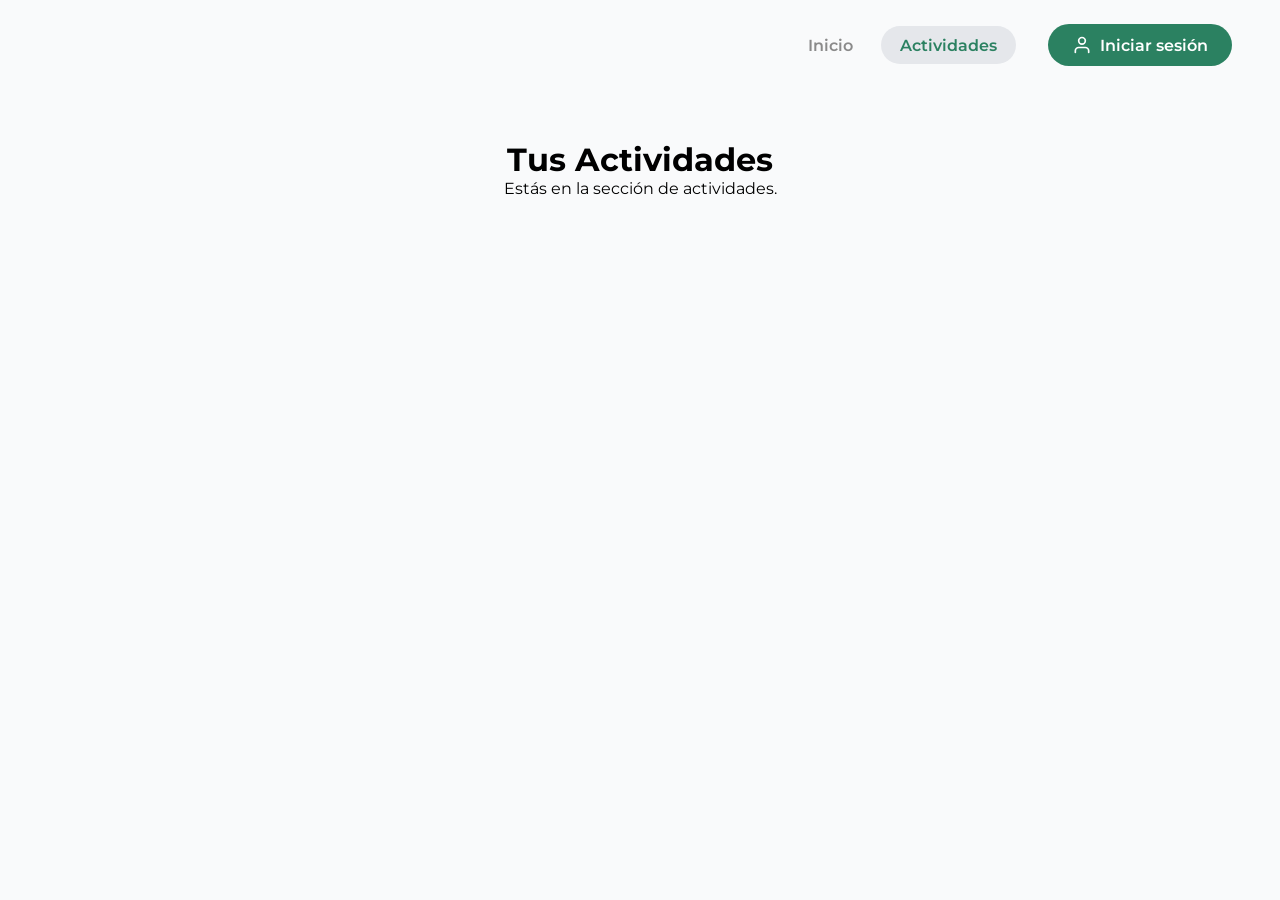
==== pages/actividades.html @ b49f22c2 "Avance: Integración de Header, Perfil, Inicio y Mapa interactivo" ====
<!DOCTYPE html>
<html lang="es">
<head>
    <meta charset="UTF-8">
    <meta name="viewport" content="width=device-width, initial-scale=1.0">
    <title>Horizon - Actividades</title>
    
    <link rel="stylesheet" href="../css/global.css">
    <link rel="stylesheet" href="../css/components/header.css">
    <link rel="stylesheet" href="../css/components/authModal.css">
</head>
<body>
    <div id="componente-header"></div>
    <div id="componente-auth-modal"></div>

    <main style="padding: 50px; text-align: center;">
        <h1>Tus Actividades</h1>
        <p>Estás en la sección de actividades.</p>
    </main>

    <script src="../js/components/loadHeader.js"></script>
    <script src="../js/components/loadAuthModal.js"></script>
</body>
</html>
---- css/global.css ----
/* Importamos la fuente Montserrat con sus diferentes grosores */
@import url('https://fonts.googleapis.com/css2?family=Montserrat:wght@400;500;600;700&display=swap');

* {
    margin: 0;
    padding: 0;
    box-sizing: border-box;
}

body {
    font-family: 'Montserrat', sans-serif;
    background-color: #f9fafb; /* Un gris muy clarito de fondo */
}
---- css/components/header.css ----
/* Contenedor principal alineado a la derecha como en tu diseño */
.main-header {
    padding: 1.5rem 3rem;
    display: flex;
    justify-content: flex-end; 
}

.header-container {
    display: flex;
    align-items: center;
    gap: 2rem; /* Espacio entre los textos y el botón verde */
}

.header-nav {
    display: flex;
    align-items: center;
    gap: 0.5rem;
}

/* Enlaces base */
.nav-link {
    text-decoration: none;
    font-size: 1rem;
    font-weight: 600;
    padding: 0.6rem 1.2rem;
    border-radius: 30px; /* Bordes redondeados tipo píldora */
    transition: all 0.2s ease;
}

/* Estado Inactivo (Texto gris) */
.nav-link {
    color: #8a8a8a;
}

.nav-link:hover {
    color: #2b8161;
}

/* Estado Activo (Fondo gris clarito, texto verde) */
.nav-link.active {
    background-color: #e5e7eb;
    color: #2b8161;
}

/* Botón Verde de Iniciar Sesión */
.btn-iniciar-sesion {
    background-color: #2b8161;
    color: #ffffff;
    border: none;
    border-radius: 30px;
    padding: 0.7rem 1.5rem;
    font-size: 1rem;
    font-weight: 600;
    font-family: 'Montserrat', sans-serif;
    cursor: pointer;
    display: flex;
    align-items: center;
    gap: 0.5rem;
    transition: background-color 0.2s ease;
}

.btn-iniciar-sesion:hover {
    background-color: #1e6349; /* Verde un poco más oscuro al pasar el mouse */
}
---- css/components/authModal.css ----
/* Fondo oscuro */
.auth-background {
    position: fixed;
    top: 0;
    left: 0;
    width: 100vw;
    height: 100vh;
    background-color: rgba(17, 24, 39, 0.7);
    display: flex;
    justify-content: center;
    align-items: center;
    z-index: 9999;
    opacity: 0;
    pointer-events: none;
    transition: opacity 0.3s ease;
}

.auth-background.active {
    opacity: 1;
    pointer-events: auto;
}

/* Tarjeta Principal sin padding para que el header toque los bordes */
.auth-card {
    background-color: #ffffff;
    width: 100%;
    max-width: 420px;
    border-radius: 16px;
    box-shadow: 0 10px 25px rgba(0,0,0,0.2);
    transform: translateY(20px);
    transition: transform 0.3s ease;
    overflow: hidden; /* Corta las esquinas del fondo verde */
    font-family: 'Montserrat', sans-serif;
}

.auth-background.active .auth-card {
    transform: translateY(0);
}

/* === ENCABEZADO VERDE === */
.auth-header {
    background-color: #0f5b46;
    padding: 2rem 2rem 1.5rem 2rem;
    color: #ffffff;
}

.header-top {
    display: flex;
    justify-content: space-between;
    align-items: center;
    margin-bottom: 1.5rem;
}

.logo {
    display: flex;
    align-items: center;
    gap: 0.5rem;
    font-weight: 700;
    font-size: 1.2rem;
}

.close-btn {
    background: none;
    border: none;
    color: #ffffff;
    font-size: 1.5rem;
    cursor: pointer;
    opacity: 0.8;
}

.close-btn:hover {
    opacity: 1;
}

.header-text h2 {
    font-size: 1.4rem;
    margin-bottom: 0.5rem;
    font-weight: 700;
}

.header-text p {
    font-size: 0.85rem;
    opacity: 0.9;
}

/* === CUERPO Y PESTAÑAS === */
.auth-body {
    padding: 0 2rem 2rem 2rem;
}

.auth-tabs-container {
    display: flex;
    background-color: #ffffff;
    border: 1px solid #e5e7eb;
    border-radius: 99px;
    margin-top: -1.2rem; /* Sube las pestañas para que monten el verde ligeramente si quieres, o déjalo en 1.5rem */
    margin-bottom: 2rem;
    padding: 4px;
    position: relative;
    z-index: 10;
}

.pill-btn {
    flex: 1;
    background: transparent;
    border: none;
    padding: 10px 0;
    border-radius: 99px;
    font-size: 0.85rem;
    font-weight: 600;
    color: #0f5b46;
    cursor: pointer;
    transition: all 0.2s ease;
}

.pill-btn.active {
    background-color: #0f5b46;
    color: #ffffff;
}

/* === FORMULARIOS === */
.input-group {
    margin-bottom: 1rem;
    position: relative;
}

.form-input {
    width: 100%;
    padding: 0.85rem 1rem;
    border: 1px solid #e5e7eb;
    border-radius: 8px;
    font-size: 0.9rem;
    outline: none;
    font-family: inherit;
    color: #374151;
}

.form-input::placeholder {
    color: #9ca3af;
}

.form-input:focus {
    border-color: #0f5b46;
}

.password-group .password-icon {
    position: absolute;
    right: 1rem;
    top: 50%;
    transform: translateY(-50%);
    cursor: pointer;
    opacity: 0.5;
    font-size: 1.2rem;
}

.forgot-password {
    text-align: right;
    margin-bottom: 1.5rem;
}

.forgot-password a {
    color: #0f5b46;
    font-size: 0.8rem;
    font-weight: 600;
    text-decoration: none;
}

.btn-submit {
    width: 100%;
    background-color: #0f5b46;
    color: #ffffff;
    border: none;
    padding: 0.9rem;
    border-radius: 99px; /* Botón bien redondeado */
    font-size: 0.95rem;
    font-weight: 600;
    cursor: pointer;
    font-family: inherit;
    transition: background-color 0.2s;
}

.btn-submit:hover {
    background-color: #0a4333;
}

/* === SEPARADOR Y GOOGLE === */
.divider {
    text-align: center;
    margin: 1.5rem 0;
    position: relative;
}

.divider::before {
    content: "";
    position: absolute;
    top: 50%;
    left: 0;
    right: 0;
    height: 1px;
    background-color: #e5e7eb;
    z-index: 1;
}

.divider span {
    background-color: #ffffff;
    padding: 0 10px;
    color: #9ca3af;
    font-size: 0.7rem;
    font-weight: 600;
    position: relative;
    z-index: 2;
}

.btn-google {
    width: 100%;
    background-color: #ffffff;
    border: 1px solid #e5e7eb;
    color: #374151;
    padding: 0.85rem;
    border-radius: 99px;
    font-size: 0.9rem;
    font-weight: 600;
    cursor: pointer;
    display: flex;
    align-items: center;
    justify-content: center;
    gap: 0.5rem;
    font-family: inherit;
    transition: background-color 0.2s;
}

.btn-google:hover {
    background-color: #f9fafb;
}

.hidden {
    display: none !important;
}
/* === ESTADOS DE ERROR === */
.form-input.error {
    border-color: #ef4444; /* Rojo */
    background-color: #fef2f2; /* Fondo rojizo muy sutil */
}

.error-message {
    color: #ef4444;
    font-size: 0.75rem;
    font-weight: 500;
    margin-top: 0.3rem;
    display: block;
    animation: fadeIn 0.3s ease;
}

@keyframes fadeIn {
    from { opacity: 0; transform: translateY(-3px); }
    to { opacity: 1; transform: translateY(0); }
}
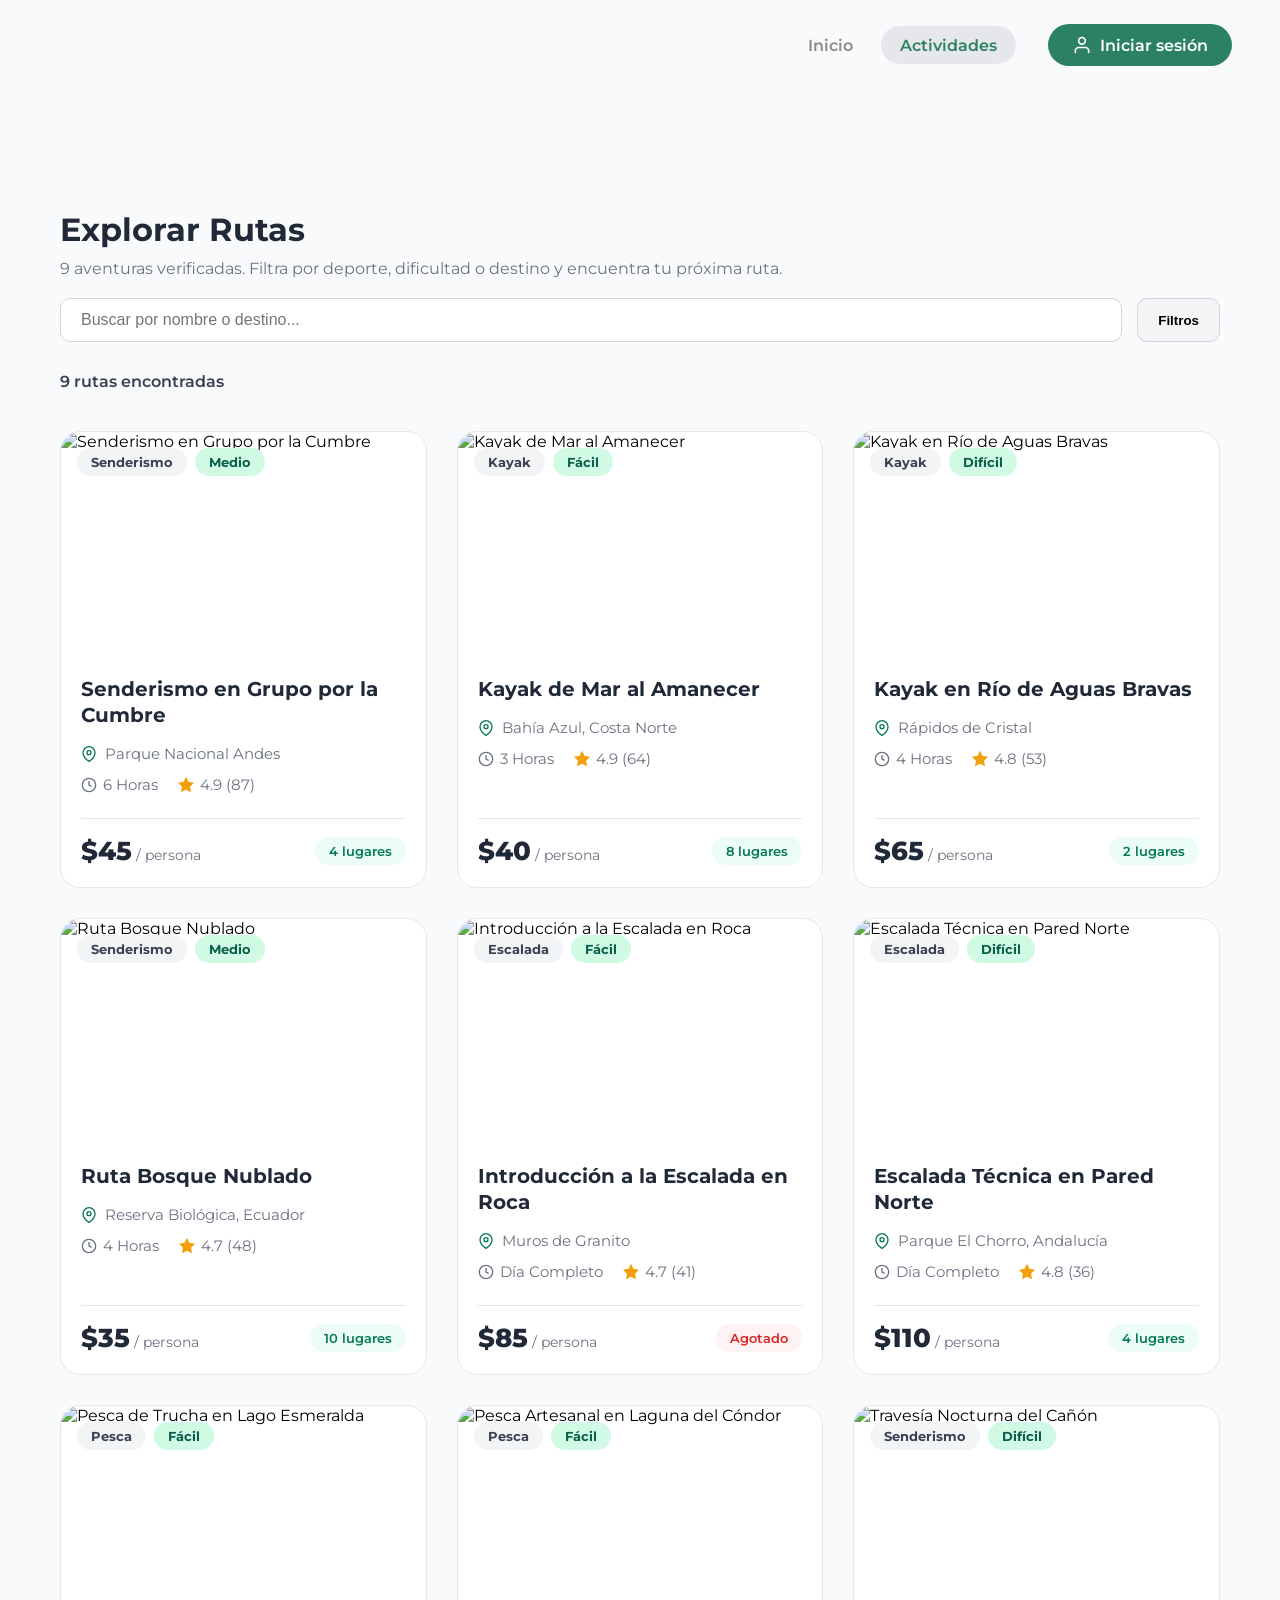
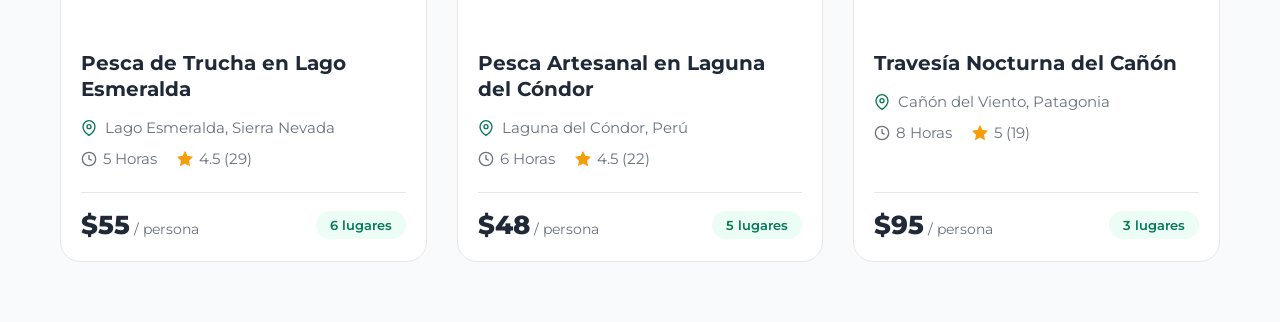
==== commit 16042666: "Lista la página de perfil y actividades" ====
--- a/pages/actividades.html
+++ b/pages/actividades.html
@@ -7,18 +7,88 @@
     
     <link rel="stylesheet" href="../css/global.css">
     <link rel="stylesheet" href="../css/components/header.css">
+    <link rel="stylesheet" href="../css/components/rutaCard.css">
+    
+    <!-- 1. AÑADIDO: CSS del Modal de Autenticación -->
     <link rel="stylesheet" href="../css/components/authModal.css">
+    
+    <!-- Estilos específicos para esta página -->
+    <style>
+        .actividades-container {
+            max-width: 1200px;
+            margin: 120px auto 60px; /* Margen superior para no chocar con el nav */
+            padding: 0 20px;
+        }
+        .actividades-header {
+            margin-bottom: 40px;
+        }
+        .actividades-header h1 {
+            font-size: 32px;
+            color: #1F2937;
+            margin-bottom: 10px;
+        }
+        .actividades-header p {
+            color: #6B7280;
+            margin-bottom: 20px;
+        }
+        .buscador-wrap {
+            display: flex;
+            gap: 15px;
+            margin-bottom: 30px;
+        }
+        .buscador-wrap input {
+            flex-grow: 1;
+            padding: 12px 20px;
+            border: 1px solid #D1D5DB;
+            border-radius: 10px;
+            font-size: 16px;
+        }
+        .btn-filtros {
+            padding: 0 20px;
+            background: #F3F4F6;
+            border: 1px solid #D1D5DB;
+            border-radius: 10px;
+            cursor: pointer;
+            font-weight: 600;
+        }
+        .grid-actividades {
+            display: grid;
+            grid-template-columns: repeat(auto-fit, minmax(320px, 1fr));
+            gap: 30px;
+        }
+    </style>
 </head>
 <body>
+    <!-- Se inyectará el Header aquí -->
     <div id="componente-header"></div>
+    
+    <main class="actividades-container">
+        <div class="actividades-header">
+            <h1>Explorar Rutas</h1>
+            <p>9 aventuras verificadas. Filtra por deporte, dificultad o destino y encuentra tu próxima ruta.</p>
+            
+            <div class="buscador-wrap">
+                <input type="text" placeholder="Buscar por nombre o destino...">
+                <button class="btn-filtros">Filtros</button>
+            </div>
+            
+            <p style="font-weight: 600; color: #374151;">9 rutas encontradas</p>
+        </div>
+
+        <!-- Aquí inyectamos el componente reciclado -->
+        <div id="grid-todas-rutas" class="grid-actividades"></div>
+    </main>
+
+    <!-- 2. AÑADIDO: Contenedor vacío para el Modal -->
     <div id="componente-auth-modal"></div>
 
-    <main style="padding: 50px; text-align: center;">
-        <h1>Tus Actividades</h1>
-        <p>Estás en la sección de actividades.</p>
-    </main>
-
-    <script src="../js/components/loadHeader.js"></script>
-    <script src="../js/components/loadAuthModal.js"></script>
+    <!-- Script de Header -->
+    <script type="module" src="../js/components/loadHeader.js"></script>
+    
+    <!-- 3. AÑADIDO: Script que inyecta la lógica del Modal -->
+    <script type="module" src="../js/components/loadAuthModal.js"></script>
+    
+    <!-- Script de esta página específica -->
+    <script type="module" src="../js/actividades.js"></script>
 </body>
 </html>
--- a/css/components/rutaCard.css
+++ b/css/components/rutaCard.css
@@ -0,0 +1,153 @@
+/* =========================================
+   GRILLA DE RUTAS Y TARJETAS (DISEÑO EXACTO)
+   ========================================= */
+
+/* Grilla contenedora */
+.rutas-grid {
+    display: grid;
+    grid-template-columns: repeat(auto-fill, minmax(300px, 1fr));
+    gap: 24px;
+    margin-top: 30px;
+    padding: 0;
+}
+
+/* Tarjeta Principal */
+.ruta-card {
+    background: #ffffff;
+    border-radius: 20px; /* Borde bien redondeado como en la foto */
+    border: 1px solid #E5E7EB; /* Borde sutil gris */
+    overflow: hidden;
+    display: flex;
+    flex-direction: column;
+    text-decoration: none;
+    color: inherit;
+    transition: box-shadow 0.2s ease, transform 0.2s ease;
+}
+
+.ruta-card:hover {
+    transform: translateY(-4px);
+    box-shadow: 0 12px 24px rgba(0,0,0,0.08);
+}
+
+/* Contenedor de la Imagen */
+.ruta-img-wrapper {
+    position: relative;
+    height: 220px;
+    width: 100%;
+}
+
+.ruta-img-wrapper img {
+    width: 100%;
+    height: 100%;
+    object-fit: cover;
+    display: block;
+}
+
+/* Badges sobre la imagen */
+.ruta-badges {
+    position: absolute;
+    top: 16px;
+    left: 16px;
+    display: flex;
+    gap: 8px;
+}
+
+.badge {
+    padding: 6px 14px;
+    border-radius: 20px;
+    font-size: 13px;
+    font-weight: 700;
+}
+
+.badge-cat {
+    background: #F3F4F6;
+    color: #374151;
+}
+
+.badge-dif {
+    background: #D1FAE5;
+    color: #065F46;
+}
+
+/* Sección de Información de texto */
+.ruta-info {
+    padding: 24px 20px 20px 20px;
+    display: flex;
+    flex-direction: column;
+    flex-grow: 1;
+}
+
+.ruta-titulo {
+    font-size: 20px;
+    font-weight: 700;
+    color: #1F2937;
+    margin: 0 0 16px 0;
+    line-height: 1.3;
+}
+
+/* Metadatos (Ubicación, Tiempo, Rating) */
+.ruta-meta {
+    display: flex;
+    flex-direction: column;
+    gap: 12px;
+    margin-bottom: 24px;
+}
+
+.meta-line {
+    display: flex;
+    align-items: center;
+    gap: 8px;
+    color: #6B7280;
+    font-size: 15px;
+}
+
+.inline-meta {
+    gap: 20px; /* Separación entre el reloj y la estrella */
+}
+
+.meta-item {
+    display: flex;
+    align-items: center;
+    gap: 6px;
+}
+
+/* Footer (Línea, Precio y Lugares) */
+.ruta-footer {
+    margin-top: auto;
+    padding-top: 16px;
+    border-top: 1px solid #E5E7EB; /* La línea separadora sutil */
+    display: flex;
+    justify-content: space-between;
+    align-items: center;
+}
+
+.precio-caja {
+    display: flex;
+    align-items: baseline;
+    gap: 4px;
+}
+
+.precio-monto {
+    font-size: 26px; /* Precio grande y destacado */
+    font-weight: 800;
+    color: #1F2937;
+}
+
+.precio-label {
+    font-size: 14px;
+    color: #6B7280;
+}
+
+.lugares-pill {
+    background: #ECFDF5;
+    color: #047857;
+    padding: 6px 14px;
+    border-radius: 20px;
+    font-size: 13px;
+    font-weight: 600;
+}
+
+.lugares-pill.agotado {
+    background: #FEF2F2;
+    color: #DC2626;
+}
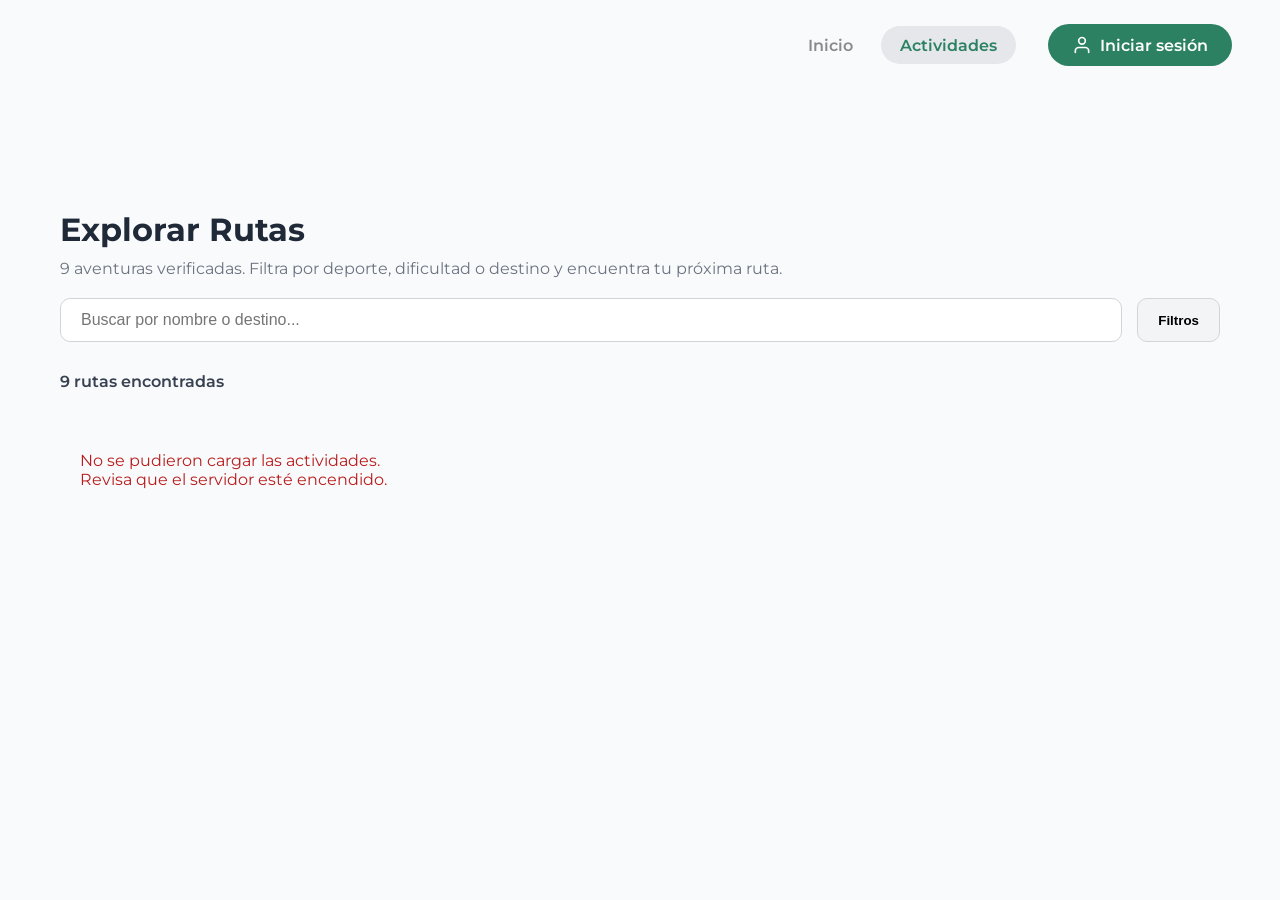
==== commit 462acd83: "fix: rejilla del catalogo, responsive y limpieza - actividades.html usaba .grid-actividades, clase q" ====
--- a/pages/actividades.html
+++ b/pages/actividades.html
@@ -11,6 +11,7 @@
     
     <!-- 1. AÑADIDO: CSS del Modal de Autenticación -->
     <link rel="stylesheet" href="../css/components/authModal.css">
+    <link rel="stylesheet" href="../css/responsive.css">
     
     <!-- Estilos específicos para esta página -->
     <style>
@@ -76,7 +77,7 @@
         </div>
 
         <!-- Aquí inyectamos el componente reciclado -->
-        <div id="grid-todas-rutas" class="grid-actividades"></div>
+        <div id="grid-todas-rutas" class="rutas-grid"></div>
     </main>
 
     <!-- 2. AÑADIDO: Contenedor vacío para el Modal -->
--- a/css/responsive.css
+++ b/css/responsive.css
@@ -0,0 +1,352 @@
+/* ============================================================
+   Horizon — Adaptación a pantallas pequeñas
+   ------------------------------------------------------------
+   Se carga AL FINAL de cada página, después del resto de hojas,
+   para que estas reglas ganen sin necesidad de !important.
+
+   Puntos de corte:
+     1024px  tablet horizontal / laptop chica
+      768px  tablet vertical
+      480px  teléfono
+   ============================================================ */
+
+
+/* ============================================================
+   1024px — se acomodan las rejillas anchas
+   ============================================================ */
+@media (max-width: 1024px) {
+
+    /* Panel del guía: la barra lateral pasa debajo del contenido */
+    .content-split {
+        grid-template-columns: 1fr;
+    }
+
+    .stats-row {
+        grid-template-columns: repeat(2, 1fr);
+    }
+
+    .earnings-grid {
+        grid-template-columns: repeat(2, 1fr);
+    }
+
+    /* Las tarjetas de actividad caben desde 300px */
+    .rutas-grid {
+        grid-template-columns: repeat(auto-fill, minmax(300px, 1fr));
+        gap: 20px;
+    }
+
+    .dashboard-container,
+    .perfil-container {
+        padding-left: 20px;
+        padding-right: 20px;
+    }
+}
+
+
+/* ============================================================
+   768px — tablet vertical: las filas horizontales se apilan
+   ============================================================ */
+@media (max-width: 768px) {
+
+    /* ---------- Encabezado ---------- */
+    .main-header {
+        padding: 1rem 1.25rem;
+        justify-content: center;
+    }
+
+    .header-container {
+        flex-wrap: wrap;
+        justify-content: center;
+        gap: 1rem;
+        width: 100%;
+    }
+
+    .header-nav {
+        flex-wrap: wrap;
+        justify-content: center;
+    }
+
+    .nav-link {
+        font-size: 0.9rem;
+        padding: 0.5rem 0.9rem;
+    }
+
+    .btn-iniciar-sesion {
+        font-size: 0.9rem;
+        padding: 0.6rem 1.2rem;
+    }
+
+    /* ---------- Tarjetas de actividad ---------- */
+    .rutas-grid {
+        grid-template-columns: 1fr;
+    }
+
+    .ruta-img-wrapper {
+        height: 200px;
+    }
+
+    /* ---------- Perfil ---------- */
+    .perfil-container {
+        margin-top: 30px;
+    }
+
+    .perfil-cover {
+        height: 150px;
+        margin-bottom: -40px;
+    }
+
+    .perfil-header-card {
+        padding: 20px;
+    }
+
+    /* Avatar arriba, datos debajo, botón al ancho completo */
+    .perfil-main-info {
+        flex-direction: column;
+        align-items: flex-start;
+        gap: 15px;
+    }
+
+    .avatar-wrapper img {
+        width: 90px;
+        height: 90px;
+    }
+
+    .user-titles {
+        padding-bottom: 0;
+    }
+
+    .user-titles h1 {
+        font-size: 22px;
+    }
+
+    .btn-editar {
+        width: 100%;
+        justify-content: center;
+        margin-bottom: 0;
+    }
+
+    /* Las tres estadísticas se reparten en dos filas */
+    .perfil-stats {
+        flex-wrap: wrap;
+        gap: 20px;
+        justify-content: space-between;
+    }
+
+    .stat-box {
+        flex: 1 1 30%;
+    }
+
+    .stat-box h3 { font-size: 20px; }
+    .stat-box p  { font-size: 12px; }
+
+    /* Pestañas: se deslizan en horizontal en vez de encimarse */
+    .tabs-nav,
+    .tabs-navigation {
+        gap: 18px;
+        overflow-x: auto;
+        flex-wrap: nowrap;
+        -webkit-overflow-scrolling: touch;
+        scrollbar-width: none;
+    }
+
+    .tabs-nav::-webkit-scrollbar,
+    .tabs-navigation::-webkit-scrollbar {
+        display: none;
+    }
+
+    .tabs-nav .tab-btn,
+    .tabs-navigation .tab-control {
+        white-space: nowrap;
+        flex-shrink: 0;
+    }
+
+    /* Reservas e historial: título arriba, acciones abajo */
+    .list-item-card {
+        flex-direction: column;
+        align-items: flex-start;
+        gap: 14px;
+        padding: 16px;
+    }
+
+    .item-actions {
+        text-align: left;
+        display: flex;
+        align-items: center;
+        flex-wrap: wrap;
+        gap: 10px;
+        width: 100%;
+    }
+
+    /* ---------- Panel del guía ---------- */
+    .cover-photo {
+        height: 160px;
+    }
+
+    .identity-card {
+        padding: 20px;
+    }
+
+    .identity-layout {
+        flex-direction: column;
+        align-items: flex-start;
+        gap: 16px;
+    }
+
+    .avatar-holder img {
+        width: 100px;
+        height: 100px;
+        margin-top: -60px;
+    }
+
+    /* Los tres botones al ancho completo, uno debajo de otro */
+    .identity-actions {
+        display: flex;
+        flex-direction: column;
+        width: 100%;
+        gap: 10px;
+    }
+
+    .identity-actions button {
+        width: 100%;
+    }
+
+    .group-card-top {
+        flex-direction: column;
+        align-items: flex-start;
+        gap: 10px;
+    }
+
+    .group-actions {
+        flex-wrap: wrap;
+        gap: 10px;
+    }
+
+    .breakdown-row {
+        flex-direction: column;
+        align-items: flex-start;
+        gap: 4px;
+    }
+
+    .reviews-summary-box {
+        flex-direction: column;
+        gap: 20px;
+    }
+
+    /* El calendario semanal no cabe en siete columnas */
+    .calendar-grid {
+        grid-template-columns: repeat(2, 1fr);
+    }
+
+    /* ---------- Modales inyectados desde JS ---------- */
+    .resena-modal,
+    .pg-modal,
+    .pu-modal {
+        padding: 22px 18px;
+    }
+
+    .resena-estrella {
+        font-size: 30px;
+    }
+}
+
+
+/* ============================================================
+   480px — teléfono
+   ============================================================ */
+@media (max-width: 480px) {
+
+    .stats-row,
+    .earnings-grid {
+        grid-template-columns: 1fr;
+    }
+
+    .calendar-grid {
+        grid-template-columns: 1fr;
+    }
+
+    /* Con tres columnas los números quedan ilegibles */
+    .perfil-stats {
+        flex-direction: column;
+        gap: 16px;
+    }
+
+    .stat-box {
+        flex: 1 1 100%;
+    }
+
+    .perfil-header-card,
+    .identity-card {
+        padding: 16px;
+    }
+
+    .user-titles h1,
+    .identity-details h1 {
+        font-size: 20px;
+    }
+
+    .item-main-info h4 {
+        font-size: 16px;
+    }
+
+    /* El modal ocupa casi toda la pantalla: en 480px no sobra margen */
+    .resena-overlay,
+    .pg-overlay,
+    .pu-overlay {
+        padding: 12px;
+    }
+
+    .resena-modal,
+    .pg-modal,
+    .pu-modal {
+        padding: 20px 16px;
+    }
+
+    /* Botones de modal apilados: dos en fila quedan muy angostos */
+    .resena-acciones,
+    .pg-acciones,
+    .pu-acciones {
+        flex-direction: column-reverse;
+    }
+
+    .rol-selector {
+        flex-direction: column;
+    }
+
+    .main-header {
+        padding: 0.9rem 1rem;
+    }
+
+    .nav-link {
+        font-size: 0.85rem;
+        padding: 0.45rem 0.75rem;
+    }
+}
+
+
+/* ============================================================
+   Ajustes que no dependen del ancho
+   ============================================================ */
+
+/* Evita el desbordamiento lateral que provocan las imágenes y
+   los contenedores de ancho fijo en pantallas angostas. */
+html, body {
+    overflow-x: hidden;
+    max-width: 100%;
+}
+
+img {
+    max-width: 100%;
+}
+
+/* En pantallas táctiles el hover no existe: sin esto, la tarjeta
+   se queda "levantada" tras tocarla. */
+@media (hover: none) {
+    .ruta-card:hover {
+        transform: none;
+        box-shadow: none;
+    }
+
+    .btn-favorito:hover {
+        transform: none;
+    }
+}
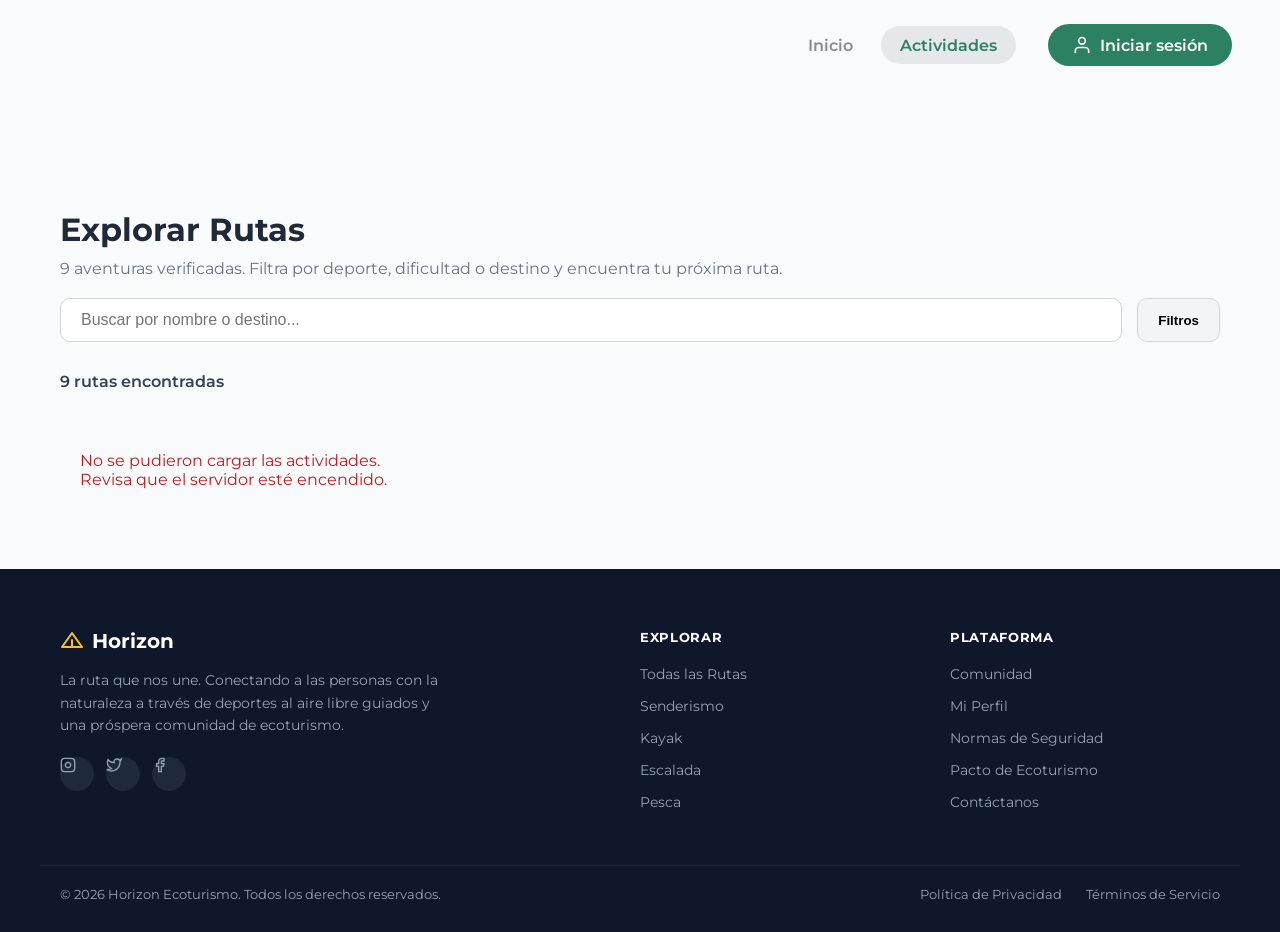
==== commit 468ed7bf: "feat: agrega footer, reseñas en detalle de ruta y gráficas del dashboard del guía - Construye el foo" ====
--- a/pages/actividades.html
+++ b/pages/actividades.html
@@ -11,6 +11,7 @@
     
     <!-- 1. AÑADIDO: CSS del Modal de Autenticación -->
     <link rel="stylesheet" href="../css/components/authModal.css">
+    <link rel="stylesheet" href="../css/components/footer.css">
     <link rel="stylesheet" href="../css/responsive.css">
     
     <!-- Estilos específicos para esta página -->
@@ -80,12 +81,15 @@
         <div id="grid-todas-rutas" class="rutas-grid"></div>
     </main>
 
+    <div id="componente-footer"></div>
+
     <!-- 2. AÑADIDO: Contenedor vacío para el Modal -->
     <div id="componente-auth-modal"></div>
 
     <!-- Script de Header -->
     <script type="module" src="../js/components/loadHeader.js"></script>
-    
+    <script type="module" src="../js/components/loadFooter.js"></script>
+
     <!-- 3. AÑADIDO: Script que inyecta la lógica del Modal -->
     <script type="module" src="../js/components/loadAuthModal.js"></script>
     
--- a/css/components/footer.css
+++ b/css/components/footer.css
@@ -0,0 +1,114 @@
+.main-footer {
+    background-color: #0F172A;
+    color: #CBD5E1;
+    margin-top: 60px;
+}
+
+.footer-container {
+    max-width: 1200px;
+    margin: 0 auto;
+    padding: 60px 20px 40px;
+    display: grid;
+    grid-template-columns: 2fr 1fr 1fr;
+    gap: 40px;
+}
+
+.footer-brand .footer-logo {
+    display: flex;
+    align-items: center;
+    gap: 8px;
+    font-size: 20px;
+    font-weight: 700;
+    color: #FFFFFF;
+    margin-bottom: 16px;
+}
+
+.footer-tagline {
+    color: #94A3B8;
+    line-height: 1.6;
+    font-size: 14px;
+    max-width: 380px;
+    margin-bottom: 20px;
+}
+
+.footer-social {
+    display: flex;
+    gap: 12px;
+}
+
+.footer-social-icon {
+    width: 34px;
+    height: 34px;
+    border-radius: 50%;
+    background-color: #1E293B;
+    color: #CBD5E1;
+    display: flex;
+    align-items: center;
+    justify-content: center;
+    text-decoration: none;
+    transition: background-color 0.2s ease;
+}
+
+.footer-social-icon:hover {
+    background-color: #10B981;
+    color: #FFFFFF;
+}
+
+.footer-col h4 {
+    color: #FFFFFF;
+    font-size: 13px;
+    letter-spacing: 0.05em;
+    margin-bottom: 20px;
+}
+
+.footer-col a {
+    display: block;
+    color: #94A3B8;
+    text-decoration: none;
+    font-size: 14px;
+    margin-bottom: 14px;
+    transition: color 0.2s ease;
+}
+
+.footer-col a:hover {
+    color: #FFFFFF;
+}
+
+.footer-bottom {
+    max-width: 1200px;
+    margin: 0 auto;
+    padding: 20px 20px 30px;
+    border-top: 1px solid #1E293B;
+    display: flex;
+    justify-content: space-between;
+    align-items: center;
+    flex-wrap: wrap;
+    gap: 12px;
+    font-size: 13px;
+    color: #94A3B8;
+}
+
+.footer-legal {
+    display: flex;
+    gap: 24px;
+}
+
+.footer-legal a {
+    color: #94A3B8;
+    text-decoration: none;
+}
+
+.footer-legal a:hover {
+    color: #FFFFFF;
+}
+
+@media (max-width: 768px) {
+    .footer-container {
+        grid-template-columns: 1fr;
+    }
+
+    .footer-bottom {
+        flex-direction: column;
+        text-align: center;
+    }
+}
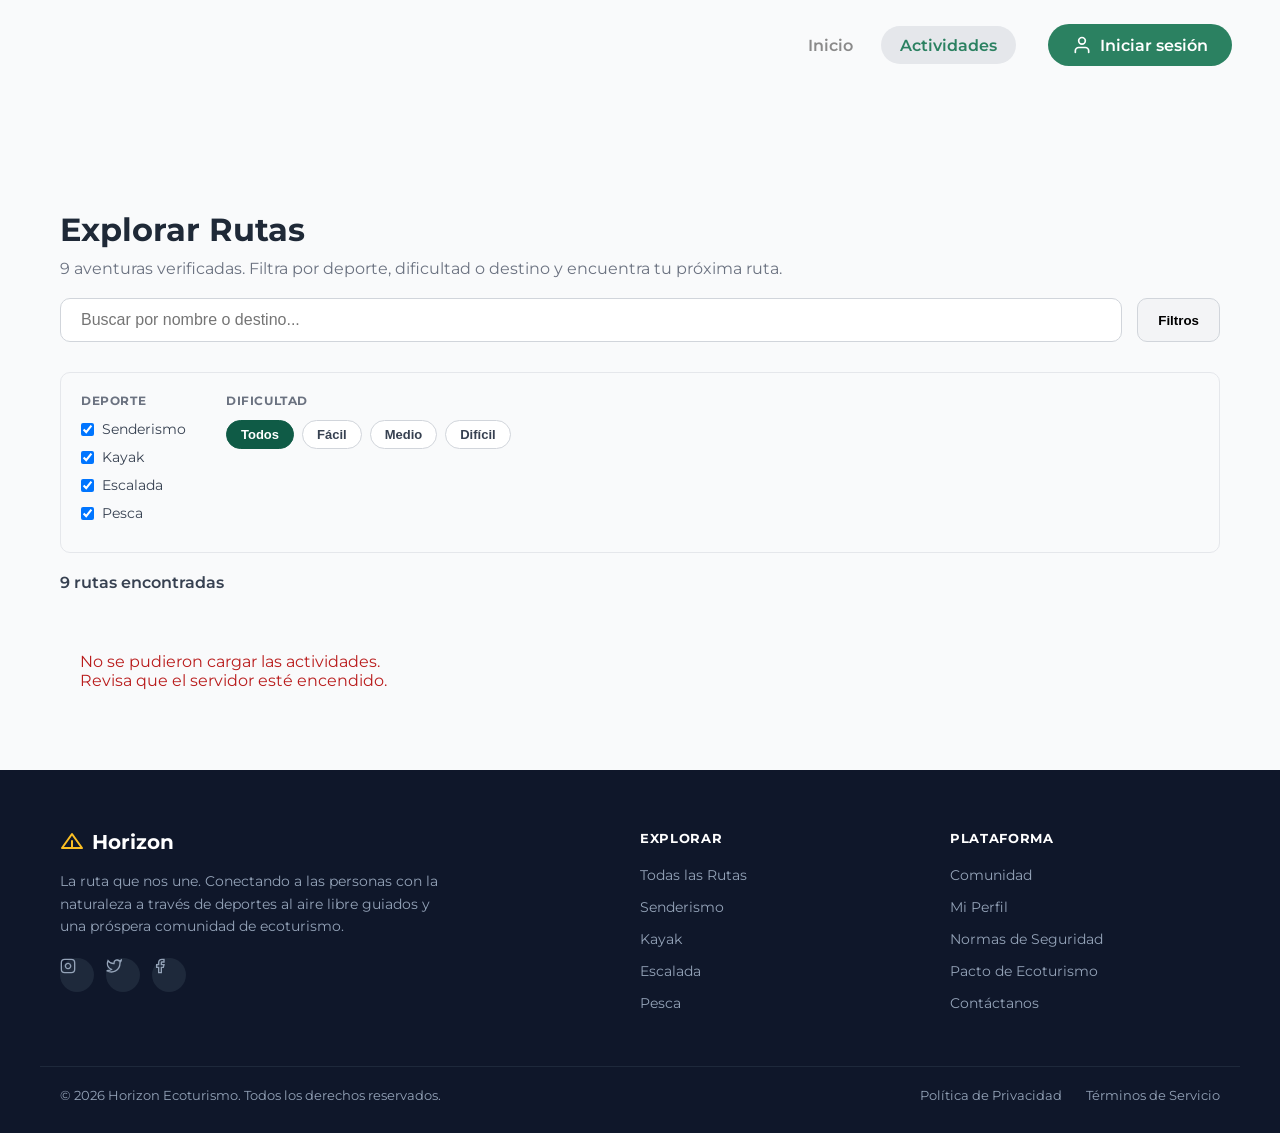
==== commit 7a23fec4: "feat: activa la búsqueda por nombre/destino y el panel de filtros en Actividades El input de búsqued" ====
--- a/pages/actividades.html
+++ b/pages/actividades.html
@@ -58,6 +58,57 @@
             grid-template-columns: repeat(auto-fit, minmax(320px, 1fr));
             gap: 30px;
         }
+
+        .panel-filtros {
+            display: flex;
+            flex-wrap: wrap;
+            gap: 40px;
+            background: #F9FAFB;
+            border: 1px solid #E5E7EB;
+            border-radius: 10px;
+            padding: 20px;
+            margin-bottom: 20px;
+        }
+
+        .panel-filtros-grupo h4 {
+            font-size: 12px;
+            letter-spacing: 0.05em;
+            color: #6B7280;
+            margin-bottom: 12px;
+        }
+
+        .panel-filtros-grupo label {
+            display: flex;
+            align-items: center;
+            gap: 8px;
+            font-size: 14px;
+            color: #374151;
+            margin-bottom: 10px;
+            cursor: pointer;
+        }
+
+        .grupo-dificultad {
+            display: flex;
+            gap: 8px;
+            flex-wrap: wrap;
+        }
+
+        .btn-dif-actividades {
+            padding: 6px 14px;
+            border: 1px solid #D1D5DB;
+            border-radius: 999px;
+            background: #FFFFFF;
+            font-size: 13px;
+            font-weight: 600;
+            color: #374151;
+            cursor: pointer;
+        }
+
+        .btn-dif-actividades.active {
+            background: #0f5b46;
+            border-color: #0f5b46;
+            color: #FFFFFF;
+        }
     </style>
 </head>
 <body>
@@ -70,11 +121,30 @@
             <p>9 aventuras verificadas. Filtra por deporte, dificultad o destino y encuentra tu próxima ruta.</p>
             
             <div class="buscador-wrap">
-                <input type="text" placeholder="Buscar por nombre o destino...">
-                <button class="btn-filtros">Filtros</button>
+                <input type="text" id="input-buscar" placeholder="Buscar por nombre o destino...">
+                <button class="btn-filtros" id="btn-toggle-filtros">Filtros</button>
             </div>
-            
-            <p style="font-weight: 600; color: #374151;">9 rutas encontradas</p>
+
+            <div class="panel-filtros" id="panel-filtros" hidden>
+                <div class="panel-filtros-grupo">
+                    <h4>DEPORTE</h4>
+                    <label><input type="checkbox" class="chk-deporte" value="Senderismo" checked> Senderismo</label>
+                    <label><input type="checkbox" class="chk-deporte" value="Kayak" checked> Kayak</label>
+                    <label><input type="checkbox" class="chk-deporte" value="Escalada" checked> Escalada</label>
+                    <label><input type="checkbox" class="chk-deporte" value="Pesca" checked> Pesca</label>
+                </div>
+                <div class="panel-filtros-grupo">
+                    <h4>DIFICULTAD</h4>
+                    <div class="grupo-dificultad">
+                        <button class="btn-dif-actividades active" data-dificultad="todos">Todos</button>
+                        <button class="btn-dif-actividades" data-dificultad="facil">Fácil</button>
+                        <button class="btn-dif-actividades" data-dificultad="medio">Medio</button>
+                        <button class="btn-dif-actividades" data-dificultad="dificil">Difícil</button>
+                    </div>
+                </div>
+            </div>
+
+            <p style="font-weight: 600; color: #374151;" id="contador-rutas">9 rutas encontradas</p>
         </div>
 
         <!-- Aquí inyectamos el componente reciclado -->
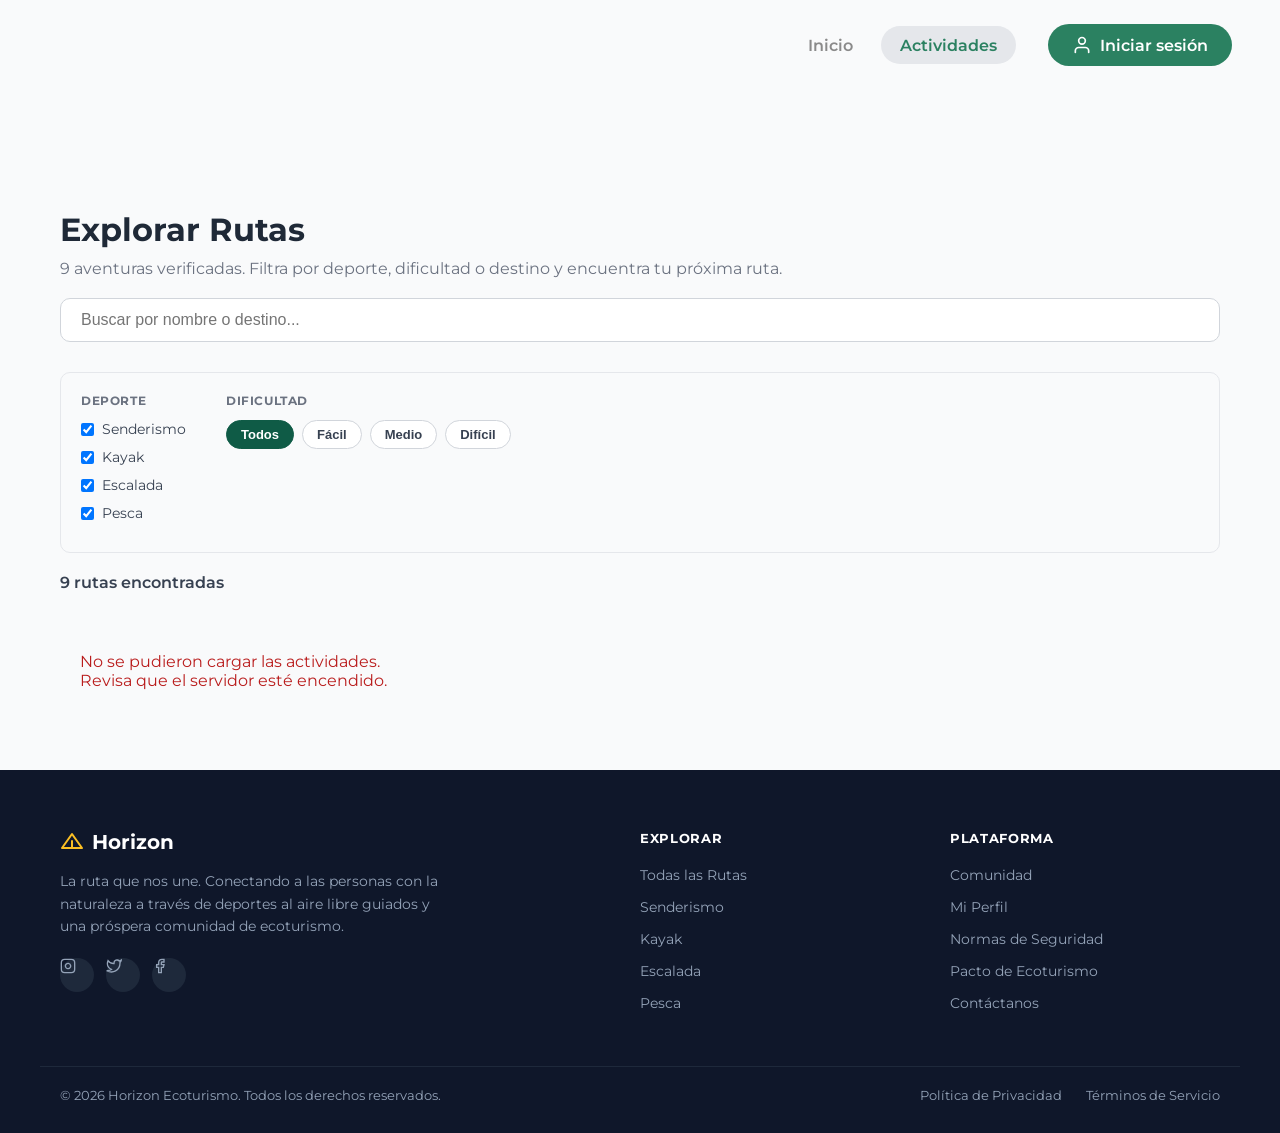
==== commit 9860108a: "fix: quita el botón "Filtros" decorativo, panel siempre visible El botón no aportaba nada aparte de " ====
--- a/pages/actividades.html
+++ b/pages/actividades.html
@@ -44,14 +44,6 @@
             border: 1px solid #D1D5DB;
             border-radius: 10px;
             font-size: 16px;
-        }
-        .btn-filtros {
-            padding: 0 20px;
-            background: #F3F4F6;
-            border: 1px solid #D1D5DB;
-            border-radius: 10px;
-            cursor: pointer;
-            font-weight: 600;
         }
         .grid-actividades {
             display: grid;
@@ -122,10 +114,9 @@
             
             <div class="buscador-wrap">
                 <input type="text" id="input-buscar" placeholder="Buscar por nombre o destino...">
-                <button class="btn-filtros" id="btn-toggle-filtros">Filtros</button>
             </div>
 
-            <div class="panel-filtros" id="panel-filtros" hidden>
+            <div class="panel-filtros" id="panel-filtros">
                 <div class="panel-filtros-grupo">
                     <h4>DEPORTE</h4>
                     <label><input type="checkbox" class="chk-deporte" value="Senderismo" checked> Senderismo</label>
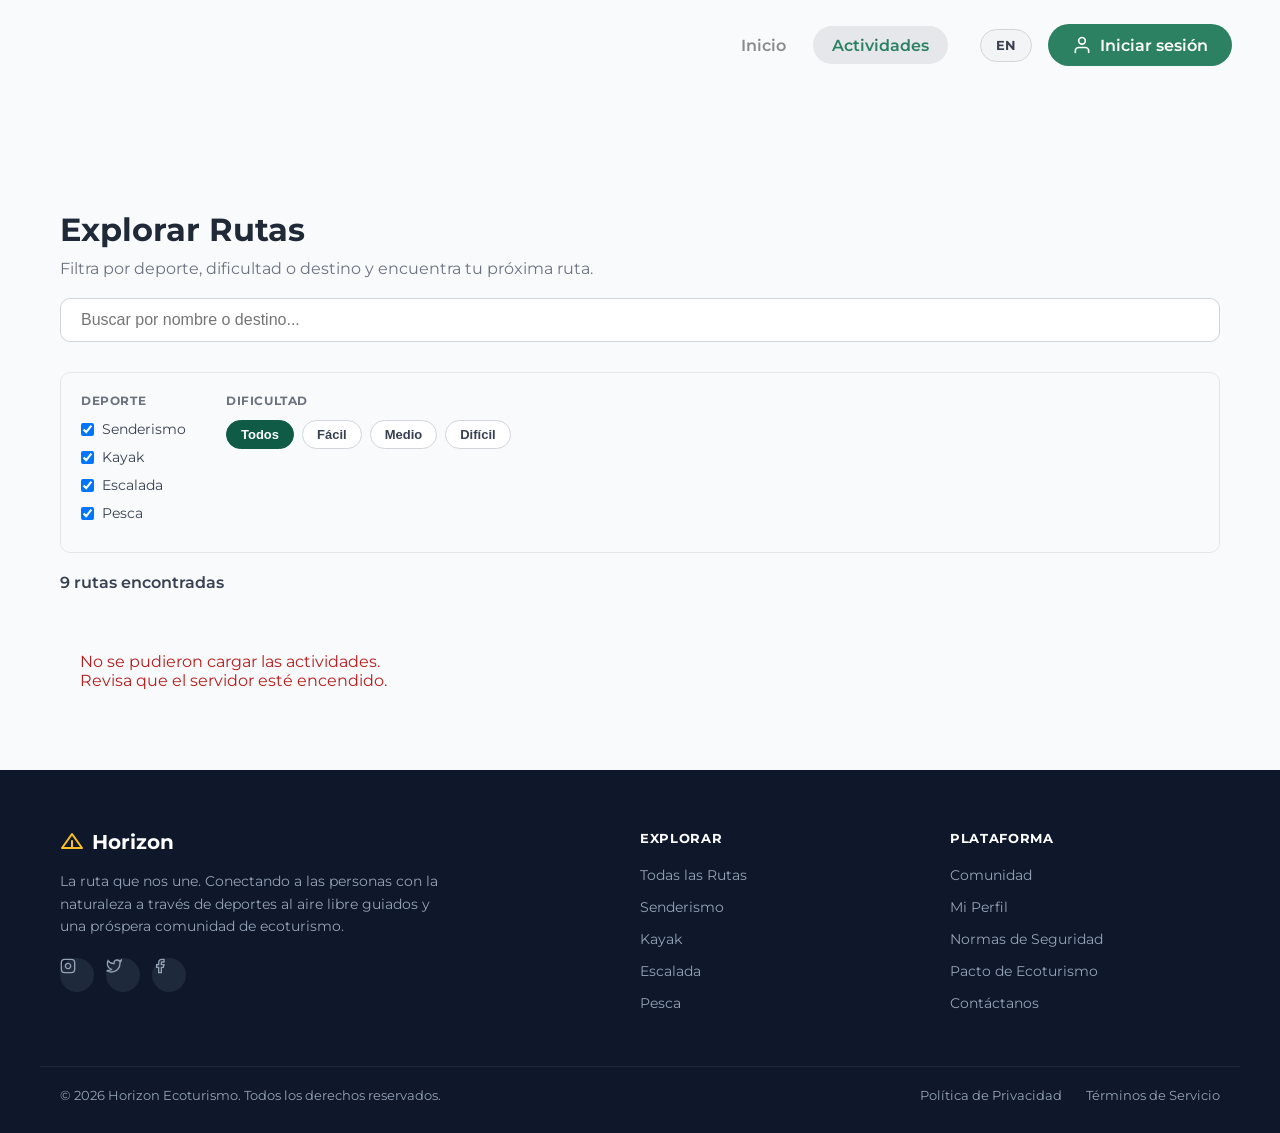
==== commit f0da6322: "feat: agrega botón de idioma ES/EN (traducción parcial del sitio) Nuevo módulo js/i18n.js con diccio" ====
--- a/pages/actividades.html
+++ b/pages/actividades.html
@@ -109,28 +109,28 @@
     
     <main class="actividades-container">
         <div class="actividades-header">
-            <h1>Explorar Rutas</h1>
-            <p>9 aventuras verificadas. Filtra por deporte, dificultad o destino y encuentra tu próxima ruta.</p>
-            
+            <h1 data-i18n="actividades.titulo">Explorar Rutas</h1>
+            <p data-i18n="actividades.descripcion">9 aventuras verificadas. Filtra por deporte, dificultad o destino y encuentra tu próxima ruta.</p>
+
             <div class="buscador-wrap">
-                <input type="text" id="input-buscar" placeholder="Buscar por nombre o destino...">
+                <input type="text" id="input-buscar" placeholder="Buscar por nombre o destino..." data-i18n-placeholder="actividades.buscar.placeholder">
             </div>
 
             <div class="panel-filtros" id="panel-filtros">
                 <div class="panel-filtros-grupo">
-                    <h4>DEPORTE</h4>
-                    <label><input type="checkbox" class="chk-deporte" value="Senderismo" checked> Senderismo</label>
-                    <label><input type="checkbox" class="chk-deporte" value="Kayak" checked> Kayak</label>
-                    <label><input type="checkbox" class="chk-deporte" value="Escalada" checked> Escalada</label>
-                    <label><input type="checkbox" class="chk-deporte" value="Pesca" checked> Pesca</label>
+                    <h4 data-i18n="actividades.deporte">DEPORTE</h4>
+                    <label><input type="checkbox" class="chk-deporte" value="Senderismo" checked> <span data-i18n="deporte.senderismo">Senderismo</span></label>
+                    <label><input type="checkbox" class="chk-deporte" value="Kayak" checked> <span data-i18n="deporte.kayak">Kayak</span></label>
+                    <label><input type="checkbox" class="chk-deporte" value="Escalada" checked> <span data-i18n="deporte.escalada">Escalada</span></label>
+                    <label><input type="checkbox" class="chk-deporte" value="Pesca" checked> <span data-i18n="deporte.pesca">Pesca</span></label>
                 </div>
                 <div class="panel-filtros-grupo">
-                    <h4>DIFICULTAD</h4>
+                    <h4 data-i18n="actividades.dificultad">DIFICULTAD</h4>
                     <div class="grupo-dificultad">
-                        <button class="btn-dif-actividades active" data-dificultad="todos">Todos</button>
-                        <button class="btn-dif-actividades" data-dificultad="facil">Fácil</button>
-                        <button class="btn-dif-actividades" data-dificultad="medio">Medio</button>
-                        <button class="btn-dif-actividades" data-dificultad="dificil">Difícil</button>
+                        <button class="btn-dif-actividades active" data-dificultad="todos" data-i18n="mapa.dif.todos">Todos</button>
+                        <button class="btn-dif-actividades" data-dificultad="facil" data-i18n="mapa.dif.facil">Fácil</button>
+                        <button class="btn-dif-actividades" data-dificultad="medio" data-i18n="mapa.dif.medio">Medio</button>
+                        <button class="btn-dif-actividades" data-dificultad="dificil" data-i18n="mapa.dif.dificil">Difícil</button>
                     </div>
                 </div>
             </div>
@@ -147,6 +147,8 @@
     <!-- 2. AÑADIDO: Contenedor vacío para el Modal -->
     <div id="componente-auth-modal"></div>
 
+    <script type="module" src="../js/i18n.js"></script>
+
     <!-- Script de Header -->
     <script type="module" src="../js/components/loadHeader.js"></script>
     <script type="module" src="../js/components/loadFooter.js"></script>
--- a/css/global.css
+++ b/css/global.css
@@ -7,6 +7,14 @@
     box-sizing: border-box;
 }
 
+/* Sin esto, en sistemas con modo oscuro activado el navegador pinta los
+   <select>, calendarios y demás controles nativos con su tema oscuro
+   aunque el resto de la página sea clara — se ve como una barra negra
+   fea encima del formulario. Forzamos el sitio a tema claro siempre. */
+html {
+    color-scheme: light;
+}
+
 body {
     font-family: 'Montserrat', sans-serif;
     background-color: #f9fafb; /* Un gris muy clarito de fondo */
--- a/css/components/header.css
+++ b/css/components/header.css
@@ -42,6 +42,29 @@
     color: #2b8161;
 }
 
+.header-auth {
+    display: flex;
+    align-items: center;
+    gap: 1rem;
+}
+
+.btn-idioma {
+    background: #F3F4F6;
+    color: #374151;
+    border: 1px solid #D1D5DB;
+    border-radius: 30px;
+    padding: 0.5rem 0.9rem;
+    font-size: 0.8rem;
+    font-weight: 700;
+    font-family: 'Montserrat', sans-serif;
+    cursor: pointer;
+    letter-spacing: 0.03em;
+}
+
+.btn-idioma:hover {
+    background: #E5E7EB;
+}
+
 /* Botón Verde de Iniciar Sesión */
 .btn-iniciar-sesion {
     background-color: #2b8161;
